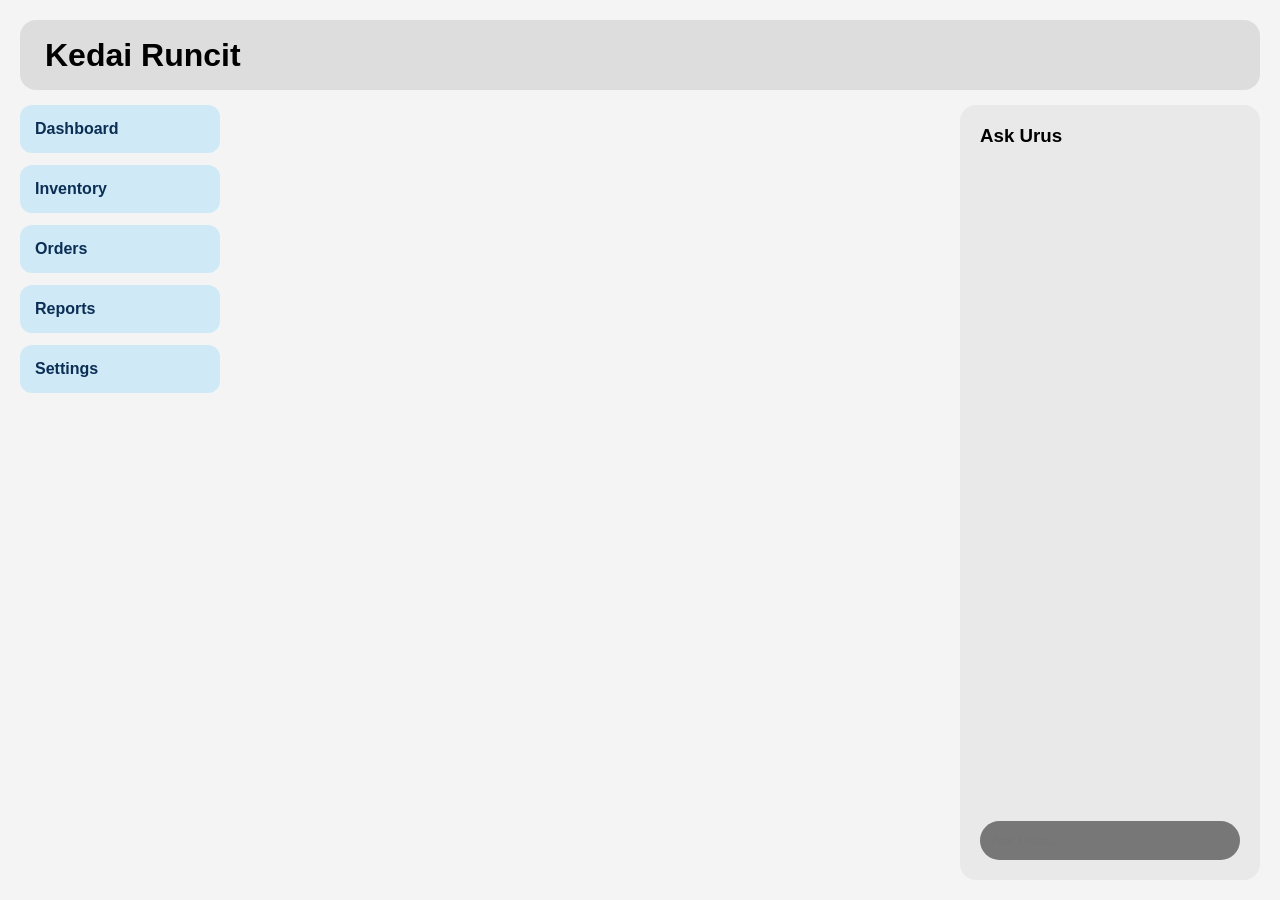
==== dashboard.html @ 9f1e58e0 "Initial project creation" ====
<!DOCTYPE html>
<html lang="en">
<head>
    <meta charset="UTF-8">
    <meta name="viewport" content="width=device-width, initial-scale=1.0">
    <title>Urus Dashboard</title>

    <link rel="stylesheet" href="css/style.css">
</head>
<body>
    <div class="container">
        <!--HEADER-->
        <header class="header">
            <h1>Kedai Runcit</h1>
        </header>

        <!--SIDEBAR-->
        <aside class="sidebar">
            <a href="dashboard.html">
                Dashboard
            </a>
            <a href="inventory.html">
                Inventory
            </a>
            <a href="orders.html">
                Orders
            </a>
            <a href="reports.html">
                Reports
            </a>
            <a href="settings.html">
                Settings
            </a>
        </aside>

        <!--MAIN-->
        <main class="main"></main>

        <!--CHATBOT-->
        <aside class="chat-panel">
            <h3>Ask Urus</h3>
            <div class="messages"></div>
            <input type="text" placeholder="Ask Urus...">
        </aside>
    </div>
</body>
</html>
---- css/style.css ----
:root {
    --primary: #0b4a8a;
    --sidebar: #cfeaf6;
    --background: #f4f4f4;
    --card: #e9e9e9;
    --text: #0b2e55;
    --success: #1cb5a3;
    --danger: #ff8c42;
    --radius: 16px;
}

* {
    margin: 0;
    padding: 0;
    box-sizing: border-box;
}

body {
    background: var(--background);

    font-family: 'Segoe UI', sans-serif;

    height: 100vh;
}

.container {
    display: grid;
    height: 100vh;
    gap: 15px;
    padding: 20px;
    grid-template-columns: 200px 1fr 300px;
    grid-template-rows: 70px 1fr;
    grid-template-areas: "header header header" "sidebar main chat";
}

.header {
    grid-area: header;

    background: #ddd;
    border-radius: var(--radius);
    display: flex;
    justify-content: space-between;
    align-items: center;
    padding: 0 25px;
}

.sidebar {
    grid-area: sidebar;

    display: flex;
    flex-direction: column;
    gap: 12px;
}

.sidebar a {
    text-decoration: none;
    background-color: var(--sidebar);
    color: var(--text);
    padding: 15px;
    border-radius: 12px;
    display: flex;
    gap: 100px;
    font-weight: 600;    
}

.main {
    grid-area: main;

    display: flex;
    flex-direction: column;
    gap: 15px;
}

.chat-panel {
    grid-area: chat;

    background: var(--card);
    border-radius: var(--radius);
    padding: 20px;
    display: flex;
    flex-direction: column;
}

.messages {
    flex: 1;
}

.chat-panel input {
    padding: 12px;
    border: none;
    border-radius: 20px;
    background: #777;
    color: white;
}
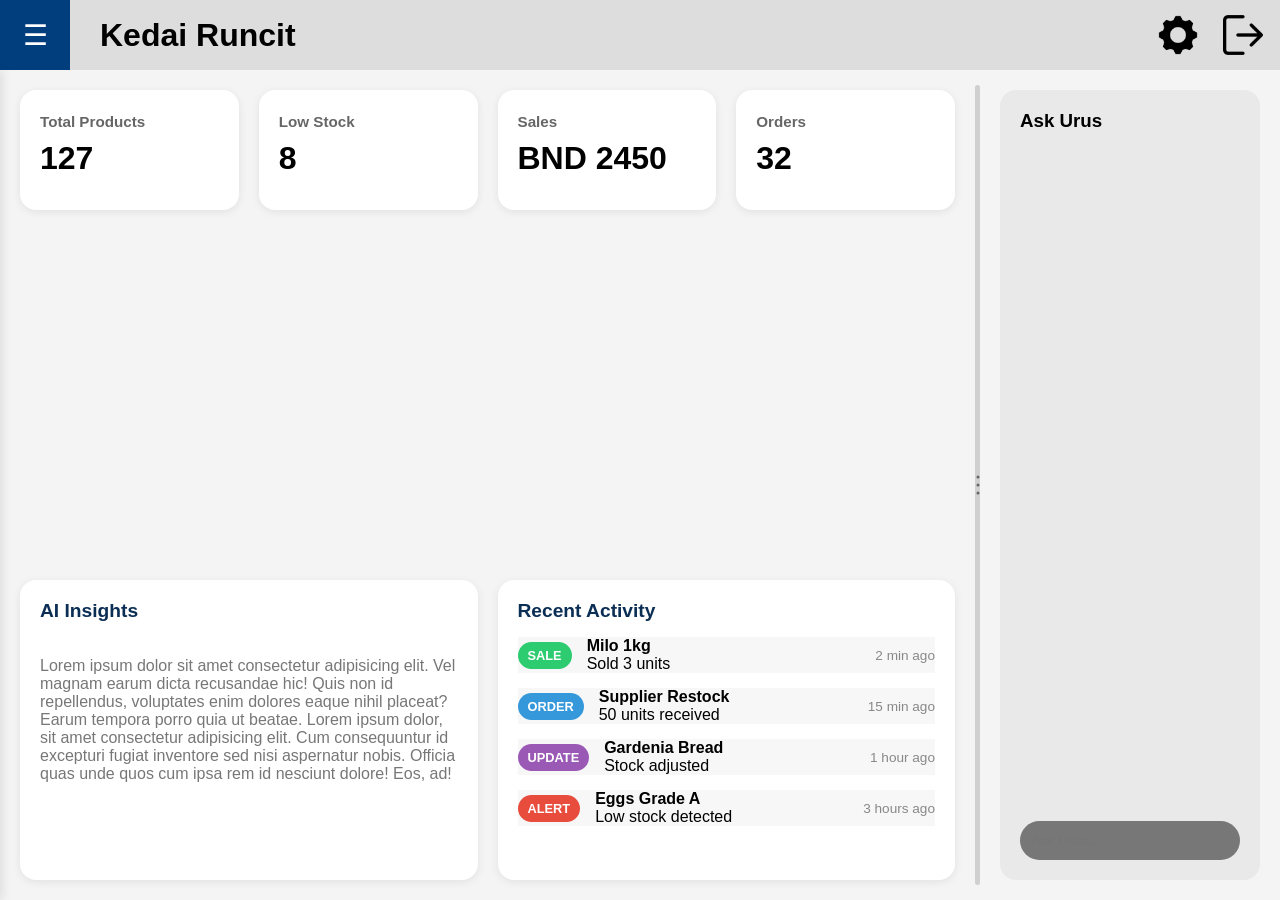
==== commit 0892d562: "Continued working on dashboard webpage" ====
--- a/dashboard.html
+++ b/dashboard.html
@@ -5,17 +5,32 @@
     <meta name="viewport" content="width=device-width, initial-scale=1.0">
     <title>Urus Dashboard</title>
 
-    <link rel="stylesheet" href="css/style.css">
+    <link rel="stylesheet" href="assets/css/style.css">
+    <link rel="stylesheet" href="assets/css/dashboard.css">
+    <script src="assets/js/app.js" defer></script>
 </head>
 <body>
     <div class="container">
         <!--HEADER-->
         <header class="header">
+            <button id="menu-btn" class="menu-btn">☰</button>
             <h1>Kedai Runcit</h1>
+
+            <div class="header-actions">
+
+                <button class="icon-btn settings-btn">
+                    <img src="assets/icons/gear.png">
+                </button>
+
+                <button class="icon-btn logout-btn">
+                    <img src="assets/icons/logout.png">
+                </button>
+
+            </div>
         </header>
 
         <!--SIDEBAR-->
-        <aside class="sidebar">
+        <aside class="sidebar" id="sidebar">
             <a href="dashboard.html">
                 Dashboard
             </a>
@@ -28,13 +43,84 @@
             <a href="reports.html">
                 Reports
             </a>
-            <a href="settings.html">
-                Settings
-            </a>
         </aside>
 
         <!--MAIN-->
-        <main class="main"></main>
+        <main class="main">
+            <div class="kpi-container">
+                <div class="kpi-card">
+                    <h3>Total Products</h3>
+                    <p>127</p>
+                </div>
+                <div class="kpi-card warning">
+                    <h3>Low Stock</h3>
+                    <p>8</p>
+                </div>
+                <div class="kpi-card success">
+                    <h3>Sales</h3>
+                    <p>BND 2450</p>
+                </div>
+                <div class="kpi-card info">
+                    <h3>Orders</h3>
+                    <p>32</p>
+                </div>
+            </div>
+
+            <div class="bottom-row">
+                <div class="dashboard-card ai-insights">
+                    <h2>AI Insights</h2>
+                    <div class="placeholder">
+                        Lorem ipsum dolor sit amet consectetur adipisicing elit. Vel magnam earum dicta recusandae hic! Quis non id repellendus, voluptates enim dolores eaque nihil placeat? Earum tempora porro quia ut beatae.
+                        Lorem ipsum dolor, sit amet consectetur adipisicing elit. Cum consequuntur id excepturi fugiat inventore sed nisi aspernatur nobis. Officia quas unde quos cum ipsa rem id nesciunt dolore! Eos, ad!
+                    </div>
+                </div>
+                <div class="dashboard-card activity-history">
+                    <h2>Recent Activity</h2>
+
+                    <div class="history-list">
+
+                        <div class="history-item">
+                            <span class="history-type sale">SALE</span>
+                            <div>
+                                <strong>Milo 1kg</strong>
+                                <p>Sold 3 units</p>
+                            </div>
+                            <span class="history-time">2 min ago</span>
+                        </div>
+
+                        <div class="history-item">
+                            <span class="history-type purchase">ORDER</span>
+                            <div>
+                                <strong>Supplier Restock</strong>
+                                <p>50 units received</p>
+                            </div>
+                            <span class="history-time">15 min ago</span>
+                        </div>
+
+                        <div class="history-item">
+                            <span class="history-type stock">UPDATE</span>
+                            <div>
+                                <strong>Gardenia Bread</strong>
+                                <p>Stock adjusted</p>
+                            </div>
+                            <span class="history-time">1 hour ago</span>
+                        </div>
+
+                        <div class="history-item">
+                            <span class="history-type alert">ALERT</span>
+                            <div>
+                                <strong>Eggs Grade A</strong>
+                                <p>Low stock detected</p>
+                            </div>
+                            <span class="history-time">3 hours ago</span>
+                        </div>
+
+                    </div>  
+                </div>
+            </div>
+        </main>
+
+        <div class="resize-handle"></div>
 
         <!--CHATBOT-->
         <aside class="chat-panel">
--- a/assets/css/style.css
+++ b/assets/css/style.css
@@ -0,0 +1,209 @@
+:root {
+    --primary: #0b4a8a;
+    --sidebar: #cfeaf6;
+    --background: #f4f4f4;
+    --card: #e9e9e9;
+    --text: #0b2e55;
+    --success: #1cb5a3;
+    --danger: #ff8c42;
+    --radius: 16px;
+
+    --spacing: 20px;
+}
+
+* {
+    margin: 0;
+    padding: 0;
+    box-sizing: border-box;
+}
+
+body {
+    background: var(--background);
+
+    font-family: 'Segoe UI', sans-serif;
+}
+
+.container {
+    display: grid;
+    height: 100vh;
+
+    grid-template-columns: 1fr 5px 300px;
+    grid-template-rows: 70px 1fr;
+
+    grid-template-areas: 
+        "header header header"
+        "main resize chat";
+}
+
+.header {
+    grid-area: header;
+    height: 70px;
+    background: #ddd;
+
+    display: flex;
+    align-items: center;
+    gap: 10px;
+
+    padding: 0;
+}
+
+.header-actions {
+    margin-left: auto;
+    margin-right: 10px;
+
+    display: flex;
+    gap: 10px;
+}
+
+.icon-btn {
+    width: 55px;
+    height: 55px;
+
+    border: none;
+    background: transparent;
+
+    display: flex;
+    align-items: center;
+    justify-content: center;
+
+    cursor: pointer;
+
+    transition: all 0.2s ease;
+}
+
+.icon-btn img {
+    width: 40px;
+    height: 40px;
+
+    object-fit: contain;
+}
+
+.menu-btn {
+    width: 70px;
+    height: 70px;
+
+    border: none;
+
+    background: #003e7e;
+
+    color: white;
+
+    font-size: 28px;
+
+    cursor: pointer;
+
+    margin-right: 20px;
+}
+
+.sidebar {
+    position: fixed; 
+    top: 70px;
+    left: 0;
+    width: 250px;
+    height: calc(100vh - 70px);
+
+    display: flex;
+    flex-direction: column;
+    gap: 12px;
+    padding: 10px;
+
+    background: white;
+    box-shadow: 2px 0 10px rgba(0, 0, 0, 0.1);
+
+
+    transform: translateX(-100%);
+    transition: transform 0.3s ease;
+    z-index: 1000;
+}
+
+.sidebar.active {
+    transform: translateX(0);
+}
+
+.sidebar a {
+    text-decoration: none;
+    background-color: var(--sidebar);
+    color: var(--text);
+    padding: 15px;
+    border-radius: 12px;
+    display: flex;
+    font-weight: 600;    
+}
+
+.resize-handle {
+    grid-area: resize;
+
+    position: relative;
+
+    border-radius: 999px;
+
+    margin-top: 15px;
+    margin-bottom: 15px;
+
+    cursor: col-resize;
+    background: #d0d0d0;
+
+    transition: background 0.2s ease;
+}
+
+.resize-handle:hover {
+    background: #0a4b8f;
+}
+
+.resize-handle::before {
+    content: "";
+
+    position: absolute;
+
+    top: 0;
+    left: -10px;
+
+    width: 20px;
+    height: 100%;
+}
+
+.resize-handle::after {
+    content: "";
+
+    position: absolute;
+
+    left: 50%;
+    top: 50%;
+
+    transform: translate(-50%, -50%);
+
+    width: 3px;
+    height: 3px;
+
+    background: #666;
+
+    border-radius: 50%;
+
+    box-shadow:
+        0 -8px 0 #666,
+        0 8px 0 #666;
+}
+
+.chat-panel {
+    grid-area: chat;
+
+    background: var(--card);
+    border-radius: var(--radius);
+
+    padding: 20px;
+    margin: var(--spacing);
+    display: flex;
+    flex-direction: column;
+}
+
+.messages {
+    flex: 1;
+}
+
+.chat-panel input {
+    padding: 12px;
+    border: none;
+    border-radius: 20px;
+    background: #777;
+    color: white;
+}
--- a/assets/css/dashboard.css
+++ b/assets/css/dashboard.css
@@ -0,0 +1,135 @@
+.main {
+    grid-area: main;
+
+    padding: var(--spacing);
+
+    overflow-y: auto;
+
+    display: flex;
+    flex-direction: column;
+    gap: 15px;
+}
+
+.kpi-container {
+    display: grid;
+
+    grid-template-columns: repeat(4, minmax(180px, 1fr));
+
+    gap: var(--spacing);
+
+    margin-bottom: 20px;
+}
+
+.kpi-card {
+    background: white;
+    padding: 20px;
+    min-height: 120px;
+
+    border-radius: 16px;
+    box-shadow: 0 2px 8px rgba(0, 0, 0, 0.08);
+
+    display: flex;
+    flex-direction: column;
+    justify-content: center;
+}
+
+.kpi-card h3 {
+    font-size: 0.95rem;
+    color: #666;
+    margin-bottom: 10px;
+}
+
+.kpi-card p {
+    font-size: 2rem;
+    font-weight: bold;
+    margin-bottom: 10px;
+}
+
+.bottom-row {
+    display: grid;
+    grid-template-columns: 1fr 1fr;
+    gap: 20px;
+
+    margin-top: auto;
+}
+
+.dashboard-card {
+    background: white;
+
+    border-radius: 16px;
+
+    padding: 20px;
+
+    box-shadow: 0 2px 8px rgba(0, 0, 0, 0.08);
+
+    min-height: 300px;
+}
+
+.dashboard-card h2 {
+    font-size: 1.2rem;
+
+    margin-bottom: 15px;
+
+    color: var(--text);
+}
+
+.placeholder {
+    color: #777;
+
+    padding-top: 20px;
+}
+
+.history-list {
+    display: flex;
+    flex-direction: column;
+
+    gap: 15px;
+}
+
+.history-item {
+    display: flex;
+
+    align-items: center;
+
+    gap: 15px;
+
+    padding: 12;
+
+    background: #f7f7f7;
+}
+
+.history-type {
+    font-size: 0.8rem;
+
+    font-weight: bold;
+
+    padding: 6px 10px;
+
+    border-radius: 999px;
+
+    color: white;
+}
+
+.sale {
+    background: #2ecc71;
+}
+
+.purchase {
+    background: #3498db;
+}
+
+.stock {
+    background: #9b59b6;
+}
+
+.alert {
+    background: #e74c3c;
+}
+
+.history-time {
+    margin-left: auto;
+
+    color: #888;
+
+    font-size: 0.85rem;
+}
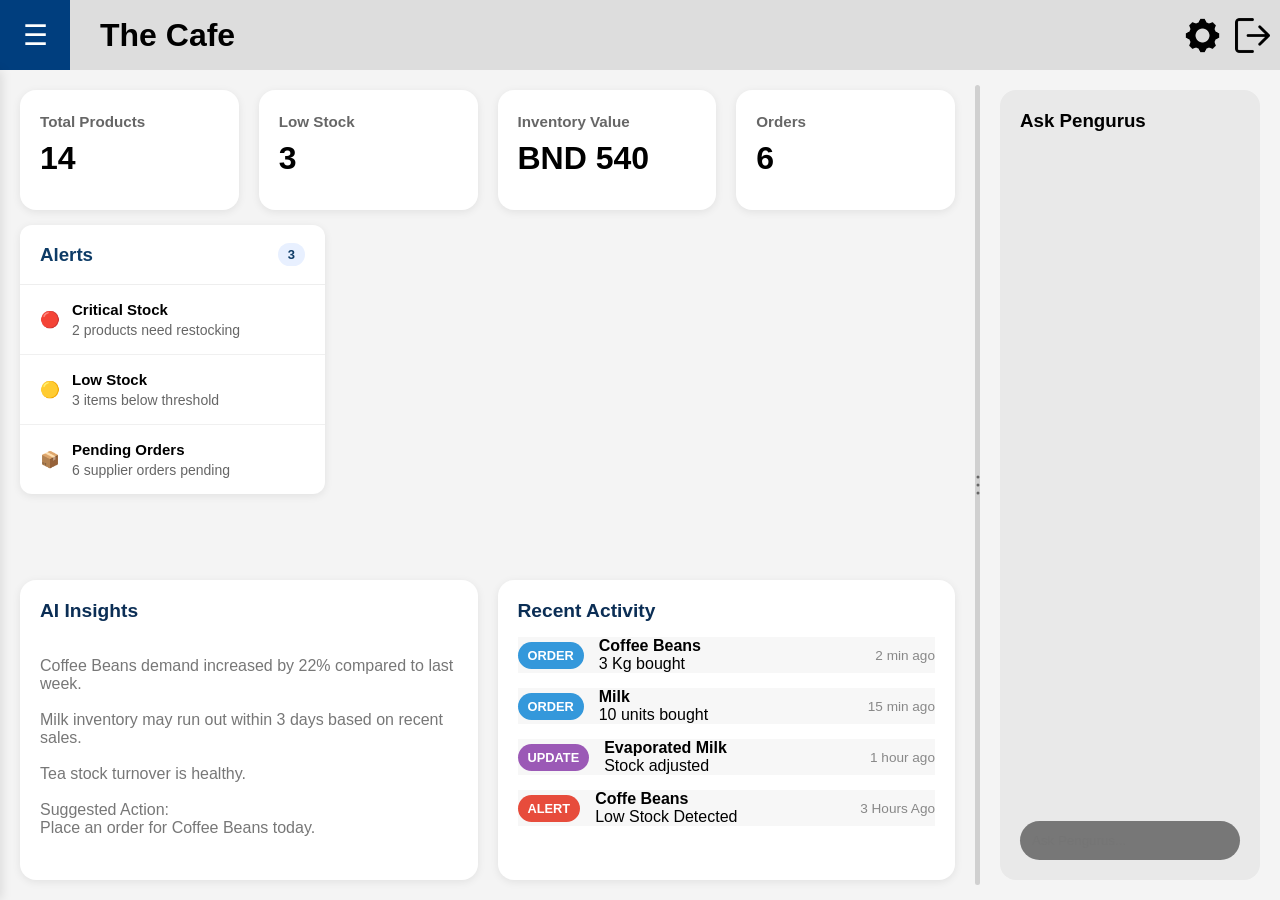
==== commit f8dccc4b: "Added inventory page" ====
--- a/dashboard.html
+++ b/dashboard.html
@@ -14,7 +14,7 @@
         <!--HEADER-->
         <header class="header">
             <button id="menu-btn" class="menu-btn">☰</button>
-            <h1>Kedai Runcit</h1>
+            <h1>The Cafe</h1>
 
             <div class="header-actions">
 
@@ -50,28 +50,67 @@
             <div class="kpi-container">
                 <div class="kpi-card">
                     <h3>Total Products</h3>
-                    <p>127</p>
+                    <p>14</p>
                 </div>
                 <div class="kpi-card warning">
                     <h3>Low Stock</h3>
-                    <p>8</p>
+                    <p>3</p>
                 </div>
                 <div class="kpi-card success">
-                    <h3>Sales</h3>
-                    <p>BND 2450</p>
+                    <h3>Inventory Value</h3>
+                    <p>BND 540</p>
                 </div>
                 <div class="kpi-card info">
                     <h3>Orders</h3>
-                    <p>32</p>
+                    <p>6</p>
                 </div>
+            </div>
+
+            <div class="middle-row">
+                <div class="alerts-panel">
+                    <div class="alerts-header">
+                        <h3>Alerts</h3>
+                        <span class="alert-count">3</span>
+                    </div>
+
+                    <div class="alert-item critical">
+                        <div class="alert-icon">🔴</div>
+                        <div class="alert-info">
+                            <h4>Critical Stock</h4>
+                            <p>2 products need restocking</p>
+                        </div>
+                    </div>
+
+                    <div class="alert-item warning">
+                        <div class="alert-icon">🟡</div>
+                        <div class="alert-info">
+                            <h4>Low Stock</h4>
+                            <p>3 items below threshold</p>
+                        </div>
+                    </div>
+
+                    <div class="alert-item info">
+                        <div class="alert-icon">📦</div>
+                        <div class="alert-info">
+                            <h4>Pending Orders</h4>
+                            <p>6 supplier orders pending</p>
+                        </div>
+                    </div>
+                </div>
+
+                <!-- Reserved Space -->
+                <div class="future-widget"></div>
             </div>
 
             <div class="bottom-row">
                 <div class="dashboard-card ai-insights">
                     <h2>AI Insights</h2>
                     <div class="placeholder">
-                        Lorem ipsum dolor sit amet consectetur adipisicing elit. Vel magnam earum dicta recusandae hic! Quis non id repellendus, voluptates enim dolores eaque nihil placeat? Earum tempora porro quia ut beatae.
-                        Lorem ipsum dolor, sit amet consectetur adipisicing elit. Cum consequuntur id excepturi fugiat inventore sed nisi aspernatur nobis. Officia quas unde quos cum ipsa rem id nesciunt dolore! Eos, ad!
+                        Coffee Beans demand increased by 22% compared to last week. <br><br>
+                        Milk inventory may run out within 3 days based on recent sales. <br><br>
+                        Tea stock turnover is healthy. <br><br>
+                        Suggested Action: <br>
+                        Place an order for Coffee Beans today.
                     </div>
                 </div>
                 <div class="dashboard-card activity-history">
@@ -80,10 +119,10 @@
                     <div class="history-list">
 
                         <div class="history-item">
-                            <span class="history-type sale">SALE</span>
+                            <span class="history-type purchase">ORDER</span>
                             <div>
-                                <strong>Milo 1kg</strong>
-                                <p>Sold 3 units</p>
+                                <strong>Coffee Beans</strong>
+                                <p>3 Kg bought</p>
                             </div>
                             <span class="history-time">2 min ago</span>
                         </div>
@@ -91,8 +130,8 @@
                         <div class="history-item">
                             <span class="history-type purchase">ORDER</span>
                             <div>
-                                <strong>Supplier Restock</strong>
-                                <p>50 units received</p>
+                                <strong>Milk</strong>
+                                <p>10 units bought</p>
                             </div>
                             <span class="history-time">15 min ago</span>
                         </div>
@@ -100,7 +139,7 @@
                         <div class="history-item">
                             <span class="history-type stock">UPDATE</span>
                             <div>
-                                <strong>Gardenia Bread</strong>
+                                <strong>Evaporated Milk</strong>
                                 <p>Stock adjusted</p>
                             </div>
                             <span class="history-time">1 hour ago</span>
@@ -109,10 +148,10 @@
                         <div class="history-item">
                             <span class="history-type alert">ALERT</span>
                             <div>
-                                <strong>Eggs Grade A</strong>
-                                <p>Low stock detected</p>
+                                <strong>Coffe Beans</strong>
+                                <p>Low Stock Detected</p>
                             </div>
-                            <span class="history-time">3 hours ago</span>
+                            <span class="history-time">3 Hours Ago</span>
                         </div>
 
                     </div>  
@@ -124,9 +163,9 @@
 
         <!--CHATBOT-->
         <aside class="chat-panel">
-            <h3>Ask Urus</h3>
+            <h3>Ask Pengurus</h3>
             <div class="messages"></div>
-            <input type="text" placeholder="Ask Urus...">
+            <input type="text" placeholder="Ask Pengurus...">
         </aside>
     </div>
 </body>
--- a/assets/css/style.css
+++ b/assets/css/style.css
@@ -52,12 +52,12 @@
     margin-right: 10px;
 
     display: flex;
-    gap: 10px;
+    gap: 15px;
 }
 
 .icon-btn {
-    width: 55px;
-    height: 55px;
+    width: 35px;
+    height: 35px;
 
     border: none;
     background: transparent;
@@ -72,8 +72,8 @@
 }
 
 .icon-btn img {
-    width: 40px;
-    height: 40px;
+    width: 35px;
+    height: 35px;
 
     object-fit: contain;
 }
--- a/assets/css/dashboard.css
+++ b/assets/css/dashboard.css
@@ -16,8 +16,6 @@
     grid-template-columns: repeat(4, minmax(180px, 1fr));
 
     gap: var(--spacing);
-
-    margin-bottom: 20px;
 }
 
 .kpi-card {
@@ -45,10 +43,77 @@
     margin-bottom: 10px;
 }
 
+.middle-row {
+    display: grid;
+    grid-template-columns: 1fr 2fr;
+    gap: var(--spacing);
+}
+
+.alerts-panel {
+    background: white;
+    border-radius: 12px;
+    overflow: hidden;
+    box-shadow: 0 2px 8px rgba(0,0,0,0.08);
+}
+
+.alerts-header {
+    display: flex;
+    justify-content: space-between;
+    align-items: center;
+    padding: 18px 20px;
+    border-bottom: 1px solid #eee;
+}
+
+.alerts-header h3 {
+    margin: 0;
+    color: #0d3b66;
+}
+
+.alert-count {
+    background: #e8f0ff;
+    color: #0d3b66;
+    padding: 4px 10px;
+    border-radius: 20px;
+    font-size: 13px;
+    font-weight: 600;
+}
+
+.alert-item {
+    display: flex;
+    align-items: center;
+    gap: 12px;
+    padding: 16px 20px;
+    border-bottom: 1px solid #f0f0f0;
+    transition: background 0.2s ease;
+}
+
+.alert-item:last-child {
+    border-bottom: none;
+}
+
+.alert-item:hover {
+    background: #fafafa;
+}
+
+.alert-info h4 {
+    margin: 0;
+    font-size: 15px;
+}
+
+.alert-info p {
+    margin: 4px 0 0;
+    color: #666;
+    font-size: 14px;
+}
+
+.future-widget:empty {
+    min-height: 150px;
+}
+
 .bottom-row {
     display: grid;
     grid-template-columns: 1fr 1fr;
-    gap: 20px;
+    gap: var(--spacing);
 
     margin-top: auto;
 }
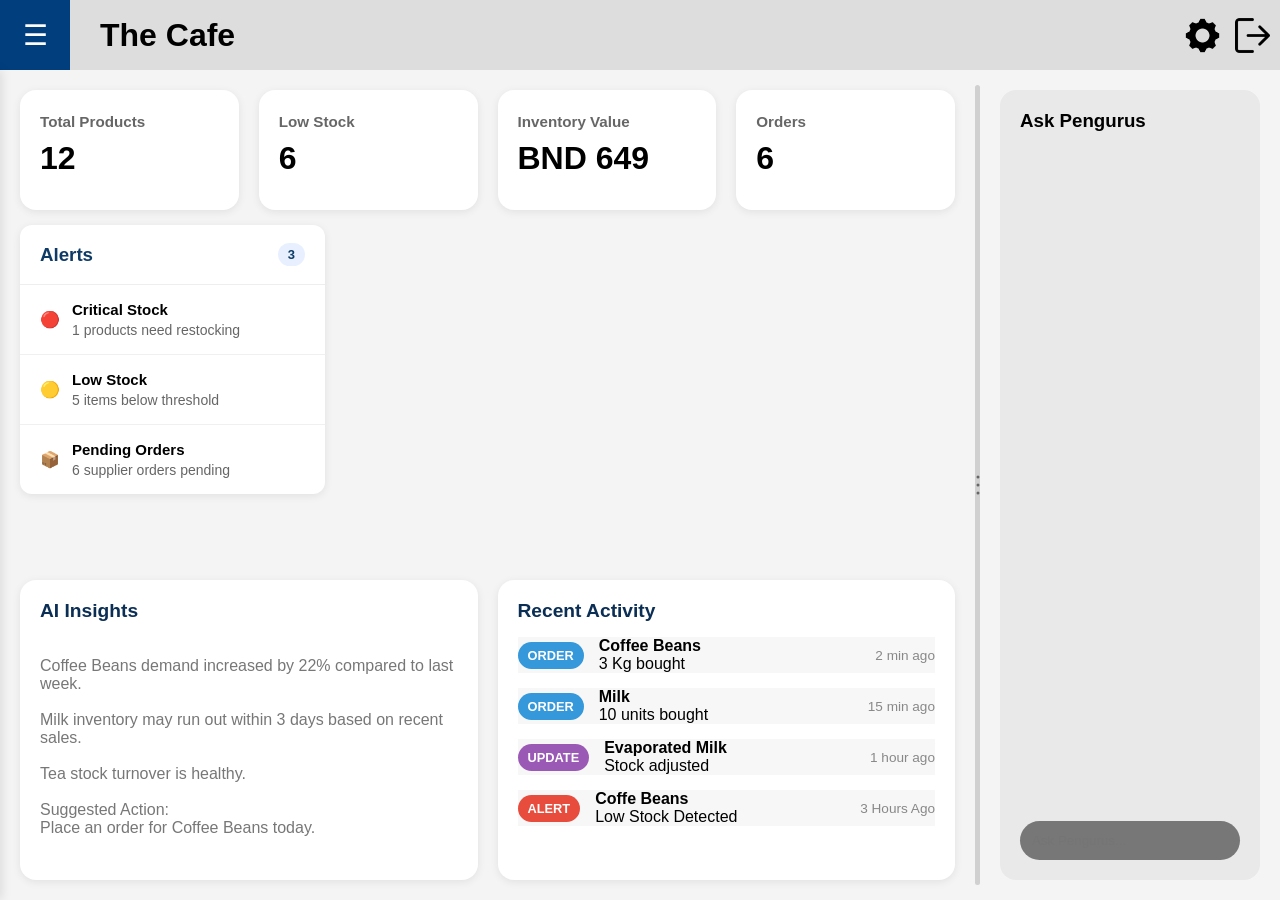
==== commit 13eb2f77: "Added orders page" ====
--- a/dashboard.html
+++ b/dashboard.html
@@ -50,15 +50,15 @@
             <div class="kpi-container">
                 <div class="kpi-card">
                     <h3>Total Products</h3>
-                    <p>14</p>
+                    <p>12</p>
                 </div>
                 <div class="kpi-card warning">
                     <h3>Low Stock</h3>
-                    <p>3</p>
+                    <p>6</p>
                 </div>
                 <div class="kpi-card success">
                     <h3>Inventory Value</h3>
-                    <p>BND 540</p>
+                    <p>BND 649</p>
                 </div>
                 <div class="kpi-card info">
                     <h3>Orders</h3>
@@ -77,7 +77,7 @@
                         <div class="alert-icon">🔴</div>
                         <div class="alert-info">
                             <h4>Critical Stock</h4>
-                            <p>2 products need restocking</p>
+                            <p>1 products need restocking</p>
                         </div>
                     </div>
 
@@ -85,7 +85,7 @@
                         <div class="alert-icon">🟡</div>
                         <div class="alert-info">
                             <h4>Low Stock</h4>
-                            <p>3 items below threshold</p>
+                            <p>5 items below threshold</p>
                         </div>
                     </div>
 
